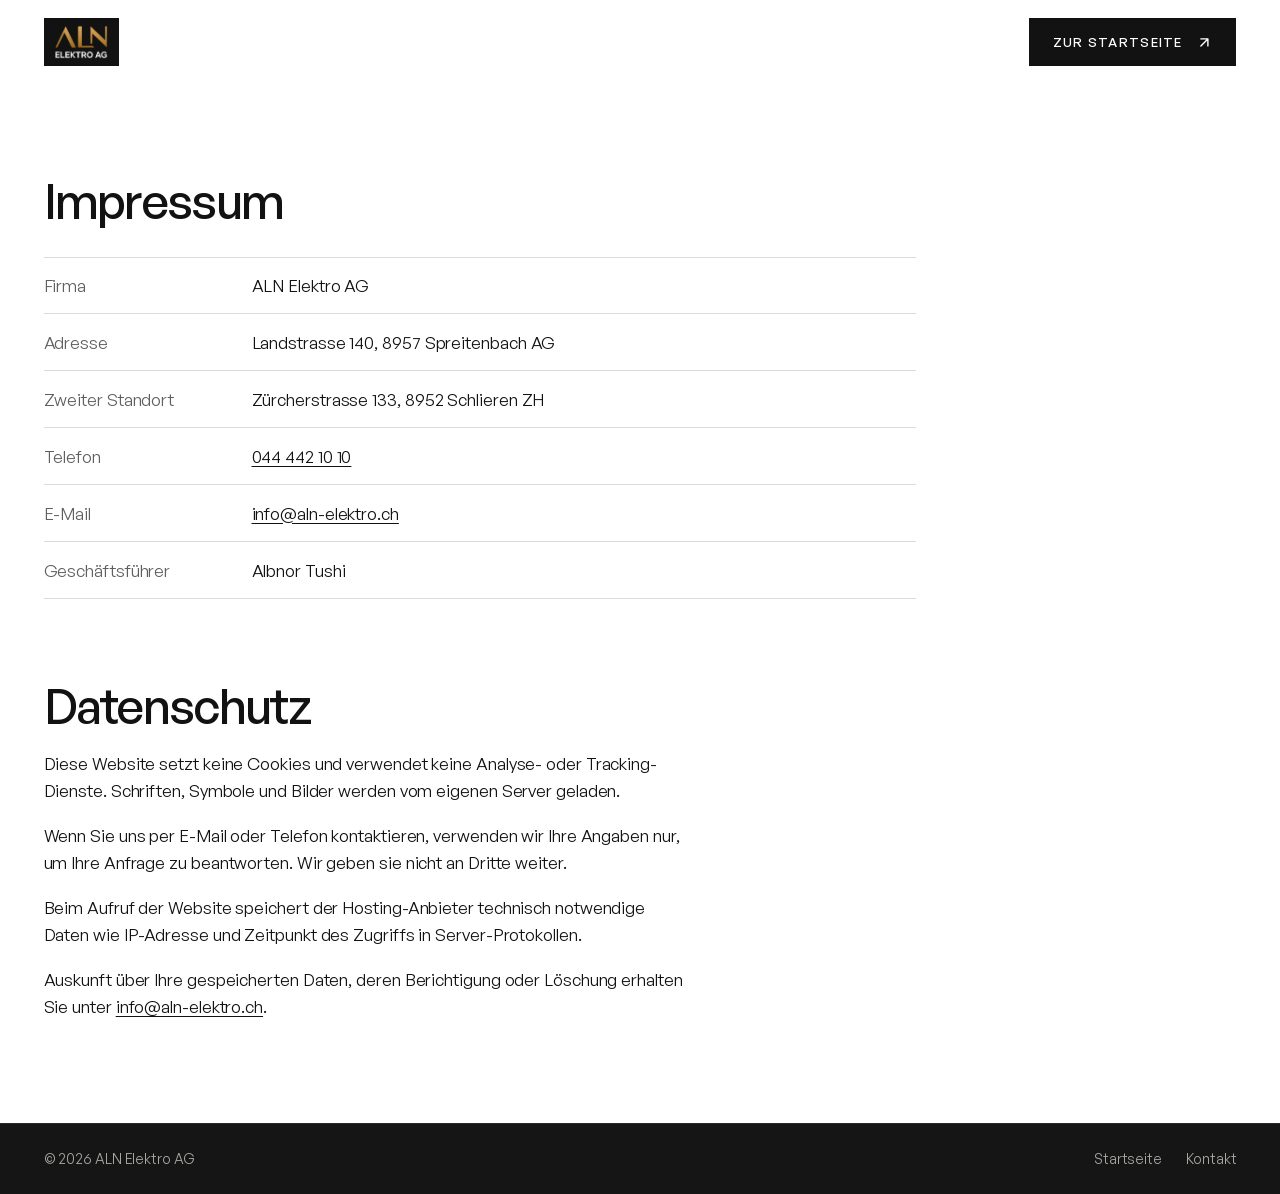
==== impressum.html @ 3c829d25 "Add files via upload" ====
<!doctype html>
<html lang="de-CH">
<head>
  <meta charset="utf-8">
  <meta name="viewport" content="width=device-width, initial-scale=1">
  <title>Impressum und Datenschutz – ALN Elektro AG</title>
  <meta name="description" content="Impressum und Datenschutzerklärung der ALN Elektro AG, Spreitenbach.">
  <meta name="robots" content="noindex">
  <link rel="icon" href="assets/img/aln-logo.png">
  <link rel="preload" href="assets/fonts/general-sans-600.woff2" as="font" type="font/woff2" crossorigin>
  <link rel="stylesheet" href="assets/css/styles.css">
</head>
<body class="legal-page">
  <header class="head">
    <div class="head__bar container">
      <a class="logo" href="index.html" aria-label="ALN Elektro AG, zur Startseite">
        <img src="assets/img/aln-logo.png" alt="" width="235" height="151">
      </a>
      <a class="btn btn--solid" href="index.html">Zur Startseite <svg class="icon" aria-hidden="true"><use href="assets/icons/icons.svg#i-arrow-up-right"/></svg></a>
    </div>
  </header>

  <main class="legal container">
    <section class="legal__block" aria-labelledby="impressum">
      <h1 class="h2" id="impressum">Impressum</h1>
      <dl class="legal__facts">
        <div><dt>Firma</dt><dd>ALN Elektro AG</dd></div>
        <div><dt>Adresse</dt><dd>Landstrasse 140, 8957 Spreitenbach AG</dd></div>
        <div><dt>Zweiter Standort</dt><dd>Zürcherstrasse 133, 8952 Schlieren ZH</dd></div>
        <div><dt>Telefon</dt><dd><a href="tel:+41444421010">044 442 10 10</a></dd></div>
        <div><dt>E-Mail</dt><dd><a href="mailto:info@aln-elektro.ch">info@aln-elektro.ch</a></dd></div>
        <div><dt>Geschäftsführer</dt><dd>Albnor Tushi</dd></div>
      </dl>
    </section>

    <section class="legal__block" id="datenschutz" aria-labelledby="datenschutz-title">
      <h2 class="h2" id="datenschutz-title">Datenschutz</h2>
      <p>Diese Website setzt keine Cookies und verwendet keine Analyse- oder Tracking-Dienste. Schriften, Symbole und Bilder werden vom eigenen Server geladen.</p>
      <p>Wenn Sie uns per E-Mail oder Telefon kontaktieren, verwenden wir Ihre Angaben nur, um Ihre Anfrage zu beantworten. Wir geben sie nicht an Dritte weiter.</p>
      <p>Beim Aufruf der Website speichert der Hosting-Anbieter technisch notwendige Daten wie IP-Adresse und Zeitpunkt des Zugriffs in Server-Protokollen.</p>
      <p>Auskunft über Ihre gespeicherten Daten, deren Berichtigung oder Löschung erhalten Sie unter <a href="mailto:info@aln-elektro.ch">info@aln-elektro.ch</a>.</p>
    </section>
  </main>

  <footer class="foot">
    <div class="container foot__bottom">
      <p>© 2026 ALN Elektro AG</p>
      <p class="foot__links"><a href="index.html">Startseite</a><a href="index.html#kontakt">Kontakt</a></p>
    </div>
  </footer>
</body>
</html>
---- assets/css/styles.css ----
/* ALN Elektro AG — styles
   Construction-template layout with Nordic-studio details: General Sans, warm grey panels,
   two-tone headings, label rules. ALN gold stays as a small accent. */

@font-face { font-family: 'General Sans'; src: url('../fonts/general-sans-400.woff2') format('woff2'); font-weight: 400; font-style: normal; font-display: swap; }
@font-face { font-family: 'General Sans'; src: url('../fonts/general-sans-500.woff2') format('woff2'); font-weight: 500; font-style: normal; font-display: swap; }
@font-face { font-family: 'General Sans'; src: url('../fonts/general-sans-600.woff2') format('woff2'); font-weight: 600; font-style: normal; font-display: swap; }

:root {
  --bg: #ffffff;
  --panel: #efeeea;
  --line: #dddcd7;
  --ink: #121212;
  --muted: #5f605d;
  --soft: #85857f;
  --dark: #151515;
  --dark-2: #222221;
  --dark-line: rgba(255, 255, 255, 0.16);
  --on-dark: #f2f1ed;
  --on-dark-muted: #a7a7a2;
  --on-dark-soft: #6f6f6b;
  --accent: #e2a64d;        /* gold from the ALN logo */
  --accent-hover: #efb965;
  --accent-text: #93611a;   /* gold that reads on white */

  --font: 'General Sans', ui-sans-serif, system-ui, -apple-system, 'Segoe UI', sans-serif;
  --fs-label: 0.8125rem;
  --fs-small: 0.9375rem;
  --fs-body: 1.0625rem;
  --fs-h2: clamp(2rem, 1.35rem + 2.1vw, 3.25rem);

  --margin: clamp(1.25rem, 3.4vw, 3.5rem);
  --gutter: clamp(1rem, 1.7vw, 1.5rem);
  --space: clamp(4.5rem, 8vw, 7rem);
  --head-h: 5.25rem;

  --ease-out: cubic-bezier(0.22, 1, 0.36, 1);
  --ease-expo: cubic-bezier(0.16, 1, 0.3, 1);
  --ease-soft: cubic-bezier(0.33, 1, 0.68, 1);
  --ease-in-out: cubic-bezier(0.65, 0, 0.35, 1);
}

/* ---------- base ---------- */
*, *::before, *::after { box-sizing: border-box; }
html { -webkit-text-size-adjust: 100%; text-size-adjust: 100%; scroll-behavior: smooth; }
body {
  margin: 0; background: var(--bg); color: var(--ink);
  font-family: var(--font); font-size: var(--fs-body); line-height: 1.6; letter-spacing: -0.005em;
  -webkit-font-smoothing: antialiased; text-rendering: optimizeLegibility; overflow-x: clip;
}
h1, h2, h3, p, figure, ul, ol, dl, dd { margin: 0; }
ul, ol { padding: 0; list-style: none; }
img { display: block; max-width: 100%; height: auto; }
button, input { font: inherit; color: inherit; }
button { background: none; border: 0; padding: 0; cursor: pointer; }
a { color: inherit; text-decoration: none; }
address { font-style: normal; }
h1, h2, h3 { font-weight: 500; text-wrap: balance; }
p { text-wrap: pretty; }
:target { scroll-margin-top: calc(var(--head-h) + 1rem); }
::selection { background: var(--accent); color: var(--ink); }
:focus-visible { outline: 2px solid var(--accent); outline-offset: 3px; }
.nums { font-variant-numeric: tabular-nums; }
.sr-only { position: absolute; width: 1px; height: 1px; overflow: hidden; clip-path: inset(50%); white-space: nowrap; }
.skip { position: absolute; width: 1px; height: 1px; overflow: hidden; clip-path: inset(50%); white-space: nowrap; }
.skip:focus { position: fixed; z-index: 100; left: 1rem; top: 1rem; width: auto; height: auto; clip-path: none; padding: 0.75rem 1rem; background: var(--accent); color: var(--ink); font-weight: 600; }

.container { width: 100%; padding-inline: var(--margin); }
.h2 { font-size: var(--fs-h2); line-height: 1.1; letter-spacing: -0.035em; }
.soft { color: var(--soft); }
.h2--dark .soft { color: var(--on-dark-soft); }
.icon { width: 1.125rem; height: 1.125rem; flex: none; }

/* label with a rule running to the right, as in the Nordic reference */
.label {
  display: flex; align-items: center; gap: 1rem;
  font-size: var(--fs-label); font-weight: 500; letter-spacing: 0.1em; text-transform: uppercase; color: var(--muted);
}
.label::after { content: ""; flex: 1; height: 1px; background: var(--line); }

/* ---------- buttons and links ---------- */
.btn {
  display: inline-flex; align-items: center; justify-content: center; gap: 0.85rem;
  min-height: 3rem; padding: 0 1.4rem; border: 1px solid transparent;
  font-size: var(--fs-label); font-weight: 500; letter-spacing: 0.1em; text-transform: uppercase; line-height: 1; white-space: nowrap;
  transition: background-color 200ms ease, color 200ms ease, border-color 200ms ease, transform 140ms var(--ease-out);
}
.btn .icon { width: 1.05rem; height: 1.05rem; transition: transform 260ms var(--ease-out); }
.btn:active { transform: scale(0.97); }
.btn--solid { background: var(--ink); color: #fff; }
.btn--outline { border-color: var(--ink); color: var(--ink); }
.btn--light { background: var(--on-dark); color: var(--ink); }
.text-link { font-size: var(--fs-label); font-weight: 500; letter-spacing: 0.1em; text-transform: uppercase; text-decoration: underline; text-underline-offset: 0.45em; text-decoration-color: var(--soft); transition: text-decoration-color 200ms ease; }
.more { display: inline-flex; align-items: center; gap: 1rem; width: 100%; font-size: var(--fs-label); font-weight: 500; letter-spacing: 0.1em; text-transform: uppercase; }
.more__rule { flex: 1; height: 1px; background: var(--line); transform-origin: right; transition: transform 500ms var(--ease-out); }
.more .icon { transition: transform 260ms var(--ease-out); }
@media (hover: hover) and (pointer: fine) {
  .btn--solid:hover { background: #2d2d2c; }
  .btn--outline:hover { background: var(--ink); color: #fff; }
  .btn--light:hover { background: #fff; }
  .btn:hover .icon, .more:hover .icon { transform: translateX(4px); }
  .text-link:hover { text-decoration-color: var(--ink); }
  .more:hover .more__rule { transform: scaleX(0.92); }
}

.arrows { display: flex; gap: 0.25rem; }
.arrow {
  display: inline-grid; place-items: center; width: 3rem; height: 3rem; color: var(--ink);
  transition: color 180ms ease, transform 140ms var(--ease-out), opacity 180ms ease;
}
.arrow .icon { width: 1.5rem; height: 1.5rem; }
.arrow:active { transform: scale(0.9); }
.arrow[disabled] { opacity: 0.3; cursor: default; }
@media (hover: hover) and (pointer: fine) { .arrow:not([disabled]):hover { color: var(--accent-text); } }

/* ---------- header ---------- */
.head { position: sticky; top: 0; z-index: 30; background: var(--bg); transition: box-shadow 200ms ease; }
.head.is-scrolled { box-shadow: 0 1px 0 var(--line); }
.head__bar { display: grid; grid-template-columns: 1fr auto 1fr; align-items: center; gap: 1.5rem; height: var(--head-h); }
/* menu: one grey bar, a black highlight slides to the hovered link and rests on the current section */
.nav {
  position: relative; display: flex; align-items: center; justify-self: start; padding: 0.25rem; background: var(--panel);
  font-size: 0.78rem; font-weight: 500; letter-spacing: 0.07em; text-transform: uppercase;
}
.nav__link { position: relative; z-index: 1; padding: 0.7rem 0.85rem; line-height: 1; color: var(--muted); transition: color 260ms ease; }
.nav__link[aria-current="page"] { color: var(--ink); }
.nav__link.is-lit { color: #fff; }
.nav__pill {
  position: absolute; z-index: 0; top: 0.25rem; bottom: 0.25rem; left: 0; width: var(--pill-w, 0px);
  background: var(--ink); transform: translateX(var(--pill-x, 0px)); opacity: 0;
  transition: transform 420ms var(--ease-out), width 420ms var(--ease-out), opacity 200ms ease;
}
.nav.has-pill .nav__pill { opacity: 1; }
.nav:not(.has-pill) .nav__link[aria-current="page"] { background: var(--ink); color: #fff; }
.nav__link:active { transform: scale(0.97); }
.nav__small-only { display: none; }
@media (hover: hover) and (pointer: fine) { .nav__link:not(.is-lit):hover { color: var(--ink); } }
.logo { display: block; justify-self: center; background: var(--ink); padding: 0.4rem 0.65rem; transition: transform 140ms var(--ease-out); }
.logo:active { transform: scale(0.97); }
.logo img { height: 2.2rem; width: auto; }
.head__right { display: flex; align-items: center; justify-content: flex-end; gap: 0.85rem; font-size: var(--fs-label); font-weight: 500; letter-spacing: 0.06em; text-transform: uppercase; }
.head__slash { color: var(--soft); }
.head__cta { margin-left: 0.75rem; min-height: 2.75rem; }
@media (hover: hover) and (pointer: fine) { a.head__meta:hover { color: var(--accent-text); } }
.menu { display: none; align-items: center; gap: 0.5rem; min-height: 2.75rem; padding: 0 0.9rem; background: var(--ink); color: #fff; font-size: var(--fs-label); font-weight: 500; letter-spacing: 0.1em; text-transform: uppercase; }

/* ---------- hero ---------- */
.hero {
  display: grid; grid-template-columns: repeat(12, minmax(0, 1fr)); column-gap: 0.5rem;
  height: calc(100svh - var(--head-h) - 1rem); min-height: 36rem; max-height: 50rem;
}
.hero__panel {
  grid-column: 1 / 8; container-type: inline-size;
  display: flex; flex-direction: column; justify-content: center; gap: 1.5rem;
  padding: clamp(2rem, 4vw, 4rem); background: var(--panel);
}
.hero__tag { font-size: var(--fs-small); color: var(--muted); }
.hero__title { font-size: clamp(1.5rem, 10.5cqi, 4.8rem); line-height: 1; letter-spacing: -0.025em; text-transform: uppercase; font-weight: 600; }
.hero__lead { max-width: 46ch; color: var(--muted); }
.hero__actions { display: flex; flex-wrap: wrap; align-items: center; gap: 1rem 2rem; margin-top: 1rem; }
.hero__strips { grid-column: 8 / 13; display: flex; gap: 0.5rem; min-height: 0; }
.strip { position: relative; flex: 1 1 0; min-width: 0; overflow: hidden; transition: flex-grow 700ms var(--ease-in-out); }
.strip--wide { flex-grow: 2.2; }
.strip img { width: 100%; height: 100%; object-fit: cover; transition: transform 1200ms var(--ease-soft); }
.strip figcaption {
  position: absolute; left: 0.85rem; bottom: 0.85rem; padding: 0.35rem 0.6rem; background: var(--bg);
  font-size: 0.75rem; font-weight: 500; letter-spacing: 0.08em; text-transform: uppercase; white-space: nowrap;
  opacity: 0; transform: translateY(6px); transition: opacity 300ms ease, transform 400ms var(--ease-out);
}
.strip--wide figcaption { opacity: 1; transform: none; }
@media (hover: hover) and (pointer: fine) {
  .hero__strips:hover .strip { flex-grow: 1; }
  .hero__strips:hover .strip:hover { flex-grow: 2.2; }
  .hero__strips:hover .strip figcaption { opacity: 0; transform: translateY(6px); }
  .hero__strips .strip:hover figcaption { opacity: 1; transform: none; }
}

.lines .line { display: block; overflow: hidden; padding-bottom: 0.08em; margin-bottom: -0.08em; }
.lines [data-line] { display: block; }

/* ---------- about ---------- */
.about { display: grid; grid-template-columns: repeat(12, minmax(0, 1fr)); column-gap: var(--gutter); align-items: center; padding-block: var(--space); }
.about__image { grid-column: 1 / 7; }
.about__image img { width: 100%; aspect-ratio: 4 / 3; object-fit: cover; }
.about__text { grid-column: 8 / 13; display: grid; gap: 1.5rem; align-content: center; }
.about__text .h2 { margin-block: 0.5rem; }
.about__text p:not(.label) { color: var(--muted); max-width: 58ch; }
.about__text .more { margin-top: 1rem; }

/* ---------- mission ---------- */
.mission { display: grid; grid-template-columns: repeat(12, minmax(0, 1fr)); column-gap: 0.5rem; padding-bottom: var(--space); }
.mission__panel { grid-column: 1 / 9; display: grid; grid-template-columns: 1fr 1fr; gap: clamp(2rem, 4vw, 3.5rem); padding: clamp(2rem, 4.5vw, 3.75rem); background: var(--panel); }
.mission__col { display: grid; gap: 1.25rem; align-content: start; }
.mission__col .label { color: var(--ink); }
.mission__col p { color: var(--muted); font-size: 1rem; }
.mission__image { grid-column: 9 / 13; overflow: hidden; }
.mission__image img { width: 100%; height: 100%; min-height: 16rem; object-fit: cover; filter: saturate(0.7); }

/* ---------- dark: services ---------- */
.dark { background: var(--dark); color: var(--on-dark); overflow: hidden; }
.dark__grid { display: grid; grid-template-columns: repeat(12, minmax(0, 1fr)); column-gap: var(--gutter); grid-template-rows: auto auto; padding-top: var(--space); }
.dark__image { grid-column: 1 / 6; grid-row: 1 / 3; align-self: end; margin-top: clamp(8rem, 16vw, 15rem); }
.dark__image img { width: 100%; aspect-ratio: 5 / 7; max-height: 44rem; object-fit: cover; object-position: 30% 50%; filter: grayscale(1) contrast(1.08) brightness(0.82); }
.dark__intro { grid-column: 7 / 13; grid-row: 1; display: grid; gap: 1.5rem; justify-items: start; }
.dark__lead { color: var(--on-dark-muted); max-width: 52ch; }
.dark__intro .btn { margin-top: 0.5rem; }
.services { grid-column: 7 / 13; grid-row: 2; display: grid; grid-template-columns: repeat(6, minmax(0, 1fr)); column-gap: var(--gutter); margin-top: clamp(4rem, 8vw, 6rem); padding-bottom: var(--space); align-items: start; }
.services__label { grid-column: 1 / 3; font-size: var(--fs-label); font-weight: 500; letter-spacing: 0.1em; text-transform: uppercase; color: var(--on-dark-muted); padding-top: 1.15rem; }
.services__list { grid-column: 3 / 7; }
.service { border-bottom: 1px solid var(--dark-line); }
.service summary {
  display: flex; align-items: center; justify-content: space-between; gap: 1rem;
  padding: 1rem 0; cursor: pointer; list-style: none;
  font-size: clamp(1.0625rem, 0.95rem + 0.35vw, 1.25rem); color: #d7d7d3; transition: color 180ms ease;
}
.service summary::-webkit-details-marker { display: none; }
.service summary .icon { color: var(--on-dark-muted); transition: transform 260ms var(--ease-out), color 180ms ease; }
.service[open] summary { color: #fff; }
.service[open] summary .icon { transform: rotate(90deg); color: var(--accent); }
.service p { padding: 0 2.5rem 1.25rem 0; color: var(--on-dark-muted); font-size: 1rem; line-height: 1.6; }
.service[open] p { animation: drop 320ms var(--ease-out); }
@keyframes drop { from { opacity: 0; transform: translateY(-6px); } to { opacity: 1; transform: none; } }
@media (hover: hover) and (pointer: fine) {
  .service summary:hover { color: #fff; }
  .service summary:hover .icon { color: var(--accent); }
}

/* ---------- trust ---------- */
.trust { background: var(--panel); overflow: hidden; }
.trust__grid { display: grid; grid-template-columns: repeat(12, minmax(0, 1fr)); column-gap: var(--gutter); }
.trust__text { grid-column: 1 / 7; padding-block: var(--space); }
.trust__text .h2 { max-width: 20ch; }
.values { display: grid; grid-template-columns: 1fr 1fr; gap: clamp(2.25rem, 4vw, 3.25rem) clamp(1.5rem, 3vw, 2.75rem); margin-top: clamp(3rem, 6vw, 4.75rem); max-width: 40rem; }
.value__icon { width: 2.25rem; height: 2.25rem; color: var(--accent-text); margin-bottom: 1.1rem; }
.value h3 { font-size: var(--fs-body); font-weight: 600; letter-spacing: -0.01em; margin-bottom: 0.4rem; }
.value p { font-size: 1rem; color: var(--muted); line-height: 1.6; }
.trust__image { grid-column: 7 / 13; position: relative; align-self: end; margin-right: calc(var(--margin) * -1); margin-top: clamp(4rem, 8vw, 7rem); }
.trust__image img { width: 100%; height: clamp(26rem, 42vw, 38rem); object-fit: cover; }
.trust__figure { position: absolute; z-index: 2; left: 0; top: 0; display: grid; gap: 0.75rem; padding: 0 clamp(1.5rem, 3vw, 2.5rem) clamp(1.25rem, 2.5vw, 2rem) 0; background: var(--panel); pointer-events: none; }
.trust__label { font-size: var(--fs-label); font-weight: 500; letter-spacing: 0.1em; text-transform: uppercase; color: var(--accent-text); }
.trust__number { font-size: clamp(4.5rem, 2.8rem + 5vw, 7.5rem); line-height: 0.85; letter-spacing: -0.05em; font-weight: 400; color: var(--ink); }

/* ---------- philosophy band ---------- */
.philosophy { padding-top: var(--space); }
.philosophy__frame { position: relative; height: clamp(26rem, 52vw, 42rem); overflow: hidden; background: var(--dark); }
.philosophy__frame img { width: 100%; height: 100%; object-fit: cover; object-position: 50% 60%; filter: grayscale(0.35); }
.philosophy__frame::after { content: ""; position: absolute; inset: 0; background: rgba(12, 12, 12, 0.38); }
.philosophy__title { position: absolute; z-index: 2; left: clamp(1.5rem, 5vw, 4.5rem); top: clamp(1.75rem, 5vw, 4rem); color: #fff; font-size: var(--fs-h2); line-height: 1.12; letter-spacing: -0.03em; font-weight: 400; }
.philosophy__cap { position: absolute; z-index: 2; right: clamp(1.25rem, 3vw, 2.5rem); bottom: clamp(1rem, 2.5vw, 2rem); color: rgba(255, 255, 255, 0.8); font-size: var(--fs-label); letter-spacing: 0.08em; text-transform: uppercase; }

/* ---------- projects ---------- */
.projects { padding-block: var(--space); }
.projects__head { display: flex; align-items: end; justify-content: space-between; gap: 1.5rem; }
.projects__track {
  position: relative; display: flex; gap: clamp(1rem, 2.4vw, 2.25rem); margin-top: clamp(2.25rem, 4vw, 3.25rem);
  padding-inline: var(--margin); scroll-padding-inline: var(--margin);
  overflow-x: auto; scroll-snap-type: x mandatory; scrollbar-width: none; overscroll-behavior-x: contain;
}
.projects__track::-webkit-scrollbar { display: none; }
.project { position: relative; flex: 0 0 clamp(16rem, 35vw, 32rem); scroll-snap-align: start; }
.project__media { position: relative; overflow: hidden; background: var(--panel); }
.project__media img { width: 100%; aspect-ratio: 6 / 5; object-fit: cover; transition: transform 700ms var(--ease-soft); }
.project__count {
  position: absolute; left: 0.75rem; bottom: 0.75rem; padding: 0.3rem 0.55rem; background: var(--bg);
  font-size: 0.75rem; font-weight: 500; letter-spacing: 0.08em; text-transform: uppercase;
}
.project__cap { display: flex; justify-content: space-between; align-items: start; gap: 1rem; padding-top: 1rem; }
.project__cap h3 { font-size: var(--fs-body); font-weight: 500; letter-spacing: -0.01em; line-height: 1.3; }
.project__open { text-align: left; font-weight: inherit; letter-spacing: inherit; line-height: inherit; }
.project__open::after { content: ""; position: absolute; inset: 0; z-index: 1; cursor: pointer; }
.project__open:focus-visible { outline: none; }
.project:has(.project__open:focus-visible) { outline: 2px solid var(--accent); outline-offset: 4px; }
.project__cap p { font-size: 0.875rem; color: var(--muted); margin-top: 0.25rem; }
.project__cap .icon { color: var(--accent-text); margin-top: 0.15rem; transition: transform 220ms var(--ease-out); }
.project:active .project__media img { transform: scale(0.99); }
@media (hover: hover) and (pointer: fine) {
  .project:hover .project__media img { transform: scale(1.03); }
  .project:hover .project__cap .icon { transform: translate(2px, -2px); }
}

/* ---------- project detail dialog ---------- */
html.has-dialog { overflow: hidden; }
.pd {
  width: min(80rem, calc(100vw - 2 * var(--margin))); max-width: none; max-height: calc(100dvh - 2 * var(--margin));
  margin: auto; padding: 0; border: 0; background: var(--bg); color: var(--ink); overflow: auto; overscroll-behavior: contain;
}
.pd::backdrop { background: rgba(12, 12, 12, 0.74); }
.pd__inner { display: grid; grid-template-columns: minmax(0, 1.6fr) minmax(0, 1fr); min-height: min(44rem, calc(100dvh - 2 * var(--margin))); }
.pd__media { display: grid; grid-template-rows: 1fr auto; gap: 0.5rem; padding: 0.5rem; background: var(--panel); min-width: 0; }
.pd__stage { position: relative; min-height: 20rem; overflow: hidden; background: var(--dark); }
.pd__img { position: absolute; inset: 0; width: 100%; height: 100%; object-fit: cover; transition: opacity 260ms ease, transform 900ms var(--ease-soft); }
.pd__img.is-fading { opacity: 0; transform: scale(1.02); }
.pd__step {
  position: absolute; top: 50%; z-index: 2; display: grid; place-items: center; width: 3rem; height: 3rem; margin-top: -1.5rem;
  background: var(--bg); color: var(--ink); transition: transform 140ms var(--ease-out), background-color 180ms ease;
}
.pd__step--prev { left: 0.75rem; }
.pd__step--next { right: 0.75rem; }
.pd__step:active { transform: scale(0.92); }
.pd__step[hidden] { display: none; }
.pd__imgcount { position: absolute; right: 0.75rem; bottom: 0.75rem; z-index: 2; padding: 0.3rem 0.55rem; background: var(--bg); font-size: 0.75rem; font-weight: 500; letter-spacing: 0.08em; }
.pd__imgcount:empty { display: none; }
.pd__thumbs { display: flex; gap: 0.5rem; overflow-x: auto; scrollbar-width: none; }
.pd__thumbs:empty { display: none; }
.pd__thumb { flex: 0 0 6.5rem; aspect-ratio: 4 / 3; overflow: hidden; opacity: 0.5; transition: opacity 200ms ease; }
.pd__thumb img { width: 100%; height: 100%; object-fit: cover; }
.pd__thumb[aria-current="true"] { opacity: 1; box-shadow: inset 0 -3px 0 var(--accent); }
.pd__thumb[aria-current="true"] img { opacity: 0.999; }
.pd__info { display: flex; flex-direction: column; gap: 1.5rem; padding: clamp(1.5rem, 3vw, 2.75rem); min-width: 0; }
.pd__top { display: flex; align-items: center; gap: 1rem; }
.pd__count { flex: 1; }
.pd__close { display: grid; place-items: center; width: 2.75rem; height: 2.75rem; margin-right: -0.5rem; color: var(--ink); transition: color 180ms ease, transform 140ms var(--ease-out); }
.pd__close .icon { width: 1.6rem; height: 1.6rem; }
.pd__close:active { transform: scale(0.9); }
.pd__title { font-size: clamp(1.75rem, 1.2rem + 1.5vw, 2.6rem); }
.pd__facts { border-top: 1px solid var(--line); }
.pd__facts div { display: grid; grid-template-columns: 9.5rem minmax(0, 1fr); gap: 1rem; padding: 0.85rem 0; border-bottom: 1px solid var(--line); font-size: 1rem; }
.pd__facts dt { color: var(--muted); }
.pd__facts dd { font-weight: 500; }
.pd__cta { align-self: flex-start; }
.pd__nav { display: flex; align-items: center; justify-content: space-between; gap: 1rem; margin-top: auto; padding-top: 1rem; border-top: 1px solid var(--line); }
.pd__navlabel { font-size: var(--fs-label); font-weight: 500; letter-spacing: 0.1em; text-transform: uppercase; color: var(--muted); }
@media (hover: hover) and (pointer: fine) {
  .pd__step:hover { background: var(--accent); }
  .pd__close:hover { color: var(--accent-text); }
  .pd__thumb:hover { opacity: 0.85; }
}
@media (prefers-reduced-motion: no-preference) {
  .pd[open] { animation: pd-in 460ms var(--ease-out); }
  .pd[open]::backdrop { animation: fade-in 320ms ease; }
  .pd.is-closing { animation: pd-out 220ms ease-in forwards; }
  .pd.is-closing::backdrop { animation: fade-out 220ms ease-in forwards; }
}
@keyframes pd-in { from { opacity: 0; transform: translateY(24px) scale(0.985); } to { opacity: 1; transform: none; } }
@keyframes pd-out { to { opacity: 0; transform: translateY(12px) scale(0.99); } }
@keyframes fade-in { from { opacity: 0; } }
@keyframes fade-out { to { opacity: 0; } }

/* ---------- team ---------- */
.team { padding-bottom: var(--space); overflow: hidden; }
.ticker { overflow: hidden; padding-block: 0.5rem; }
.ticker__track { display: flex; width: max-content; }
.ticker__group { display: flex; align-items: center; gap: clamp(1.25rem, 2.5vw, 2.25rem); padding-right: clamp(1.25rem, 2.5vw, 2.25rem); font-size: clamp(2.75rem, 1.4rem + 4.6vw, 6rem); font-weight: 500; line-height: 1.1; letter-spacing: -0.04em; white-space: nowrap; }
.ticker .outline { color: transparent; -webkit-text-stroke: 1.5px var(--accent-text); }
.ticker .dot { width: 0.22em; height: 0.22em; border-radius: 50%; background: var(--accent); flex: none; }
.team__wrap { display: grid; grid-template-columns: repeat(12, minmax(0, 1fr)); column-gap: var(--gutter); margin-top: clamp(2.5rem, 5vw, 4rem); align-items: end; }
.people { grid-column: 3 / 10; display: grid; }
.person { display: grid; grid-template-columns: minmax(0, 15rem) minmax(0, 1fr); gap: clamp(1.5rem, 3vw, 2.75rem); align-items: center; }
.person img, .person__logo { width: 100%; aspect-ratio: 1; object-fit: cover; }
.person__logo { display: grid; place-items: center; background: var(--ink); }
.person__logo img { width: 62%; height: auto; aspect-ratio: auto; }
.person__role { font-size: var(--fs-label); font-weight: 500; letter-spacing: 0.1em; text-transform: uppercase; color: var(--accent-text); }
.person__name { font-size: clamp(1.75rem, 1.2rem + 1.6vw, 2.5rem); line-height: 1.1; letter-spacing: -0.03em; margin-top: 0.5rem; }
.person__text { color: var(--muted); margin-top: 0.6rem; }
.person__contact { display: flex; flex-wrap: wrap; gap: 0.25rem 1.5rem; margin-top: 1.25rem; font-weight: 500; }
.person__contact a { text-decoration: underline; text-decoration-color: var(--line); text-underline-offset: 0.25em; text-decoration-thickness: 1px; transition: text-decoration-color 180ms ease; }
@media (hover: hover) and (pointer: fine) { .person__contact a:hover { text-decoration-color: var(--accent); } }
.people:not(.is-live) { gap: 3rem; }
.people.is-live .person { grid-area: 1 / 1; opacity: 0; visibility: hidden; transform: translateX(16px); transition: opacity 420ms var(--ease-out), transform 520ms var(--ease-out), visibility 0s linear 420ms; }
.people.is-live .person.is-active { opacity: 1; visibility: visible; transform: none; transition: opacity 420ms var(--ease-out), transform 520ms var(--ease-out), visibility 0s; }
.team__nav { grid-column: 10 / 13; display: flex; align-items: center; justify-content: flex-end; gap: 1rem; }
.team__count { font-size: var(--fs-small); color: var(--muted); }

/* ---------- partners ---------- */
.partners { position: relative; overflow: hidden; background: var(--dark); color: #fff; }
.partners__bg { position: absolute; inset: 0; width: 100%; height: 100%; object-fit: cover; object-position: 50% 40%; filter: grayscale(0.4); }
.partners::after { content: ""; position: absolute; inset: 0; background: rgba(10, 10, 10, 0.64); }
.partners__inner { position: relative; z-index: 2; display: flex; flex-direction: column; justify-content: flex-end; min-height: clamp(26rem, 42vw, 34rem); padding-block: var(--space) clamp(2.5rem, 4vw, 3.5rem); }
.partners__title { font-size: clamp(1.5rem, 1.1rem + 1.2vw, 2.25rem); letter-spacing: -0.025em; line-height: 1.15; }
.partners__list { display: flex; flex-wrap: wrap; gap: 0.9rem clamp(1.5rem, 3vw, 2.75rem); margin-top: 2rem; padding-top: 1.75rem; border-top: 1px solid rgba(255, 255, 255, 0.22); }
.partners__list li { display: inline-flex; align-items: center; gap: 0.6rem; font-size: var(--fs-small); font-weight: 500; color: rgba(255, 255, 255, 0.86); }
.partners__list li::before { content: ""; width: 0.5rem; height: 0.5rem; background: var(--accent); }

/* ---------- jobs ---------- */
.jobs { padding-block: var(--space); }
.jobs__head { display: flex; align-items: end; justify-content: space-between; gap: 1.5rem; }
.jobs__intro { margin-top: 1.25rem; max-width: 60ch; color: var(--muted); }
.jobs__list { margin-top: clamp(2rem, 4vw, 3rem); border-top: 1px solid var(--line); }
.jobs__list li { border-bottom: 1px solid var(--line); }
.jobs__list a { display: grid; grid-template-columns: minmax(7rem, 11rem) minmax(0, 1fr) auto; align-items: center; gap: 1.5rem; padding: 1.15rem 0; }
.job__kind { display: grid; font-size: var(--fs-label); color: var(--muted); line-height: 1.3; }
.job__kind strong { font-size: 1.375rem; font-weight: 500; color: var(--ink); letter-spacing: -0.02em; }
.job__title { font-size: clamp(1.0625rem, 0.95rem + 0.35vw, 1.25rem); font-weight: 500; letter-spacing: -0.01em; transition: color 180ms ease; }
.jobs__list .icon { color: var(--muted); transition: transform 220ms var(--ease-out), color 180ms ease; }
@media (hover: hover) and (pointer: fine) {
  .jobs__list a:hover .job__title { color: var(--accent-text); }
  .jobs__list a:hover .icon { color: var(--accent-text); transform: translate(2px, -2px); }
}

/* ---------- footer ---------- */
.foot { background: var(--dark); color: var(--on-dark-muted); font-size: var(--fs-small); }
.foot__stripes { height: 2.25rem; background: repeating-linear-gradient(180deg, #2c2c2b 0 1px, transparent 1px 9px); } /* taste-skill-ignore: striped band from the reference */
.foot__grid { display: grid; grid-template-columns: repeat(12, minmax(0, 1fr)); column-gap: var(--gutter); row-gap: 3rem; padding-block: clamp(3.5rem, 6vw, 5rem); }
.foot__col { grid-column: span 2; display: grid; align-content: start; gap: 0.6rem; }
.foot__col a { transition: color 180ms ease; }
.foot__col address strong { display: block; color: var(--on-dark); font-weight: 500; }
.foot__col address + address { margin-top: 0.75rem; }
.foot__title { font-size: var(--fs-label); font-weight: 500; letter-spacing: 0.1em; text-transform: uppercase; color: var(--on-dark); margin-bottom: 0.5rem; }
.foot__brand { grid-column: 5 / 9; display: grid; place-items: center; align-content: center; }
.foot__brand img { width: clamp(7rem, 11vw, 9.5rem); }
.foot__contact { grid-column: 9 / 13; }
.callback { display: flex; margin-top: 0.25rem; }
.callback__input { flex: 1; min-width: 0; height: 3.25rem; padding: 0 1rem; border: 0; background: var(--dark-2); color: var(--on-dark); font-size: 1rem; }
.callback__input::placeholder { color: #8d8d8a; }
.callback__btn { display: grid; place-items: center; width: 3.25rem; height: 3.25rem; background: var(--accent); color: var(--ink); transition: background-color 180ms ease, transform 140ms var(--ease-out); }
.callback__btn:active { transform: scale(0.95); }
.callback__msg { min-height: 1.4em; font-size: 0.875rem; color: var(--on-dark); }
.callback__msg.is-error { color: #f3a08a; }
.foot__reach { display: grid; gap: 1rem; margin-top: 0.75rem; }
.foot__reach a { display: flex; align-items: center; gap: 0.9rem; color: var(--on-dark); font-weight: 500; }
.foot__reach .icon { width: 2.5rem; height: 2.5rem; padding: 0.65rem; background: var(--dark-2); color: var(--accent); }
.foot__reach small { display: block; font-size: 0.8125rem; font-weight: 400; color: var(--on-dark-muted); }
.foot__bottom { display: flex; flex-wrap: wrap; justify-content: space-between; gap: 1rem; padding-block: 1.5rem; border-top: 1px solid #2a2a2a; font-size: 0.875rem; }
.foot__links { display: flex; flex-wrap: wrap; gap: 0.5rem 1.5rem; }
@media (hover: hover) and (pointer: fine) {
  .foot__col a:hover, .foot__links a:hover { color: var(--on-dark); }
  .callback__btn:hover { background: var(--accent-hover); }
}

/* ---------- impressum ---------- */
.legal { padding-block: clamp(3.5rem, 7vw, 6rem) var(--space); display: grid; gap: clamp(3.5rem, 7vw, 5rem); max-width: 60rem; }
.legal__block { display: grid; gap: 1.1rem; }
.legal__block p { max-width: 65ch; }
.legal__block a { text-decoration: underline; text-underline-offset: 0.2em; }
.legal__facts { display: grid; margin-top: 0.75rem; border-top: 1px solid var(--line); }
.legal__facts div { display: grid; grid-template-columns: 12rem 1fr; gap: 1rem; padding: 0.9rem 0; border-bottom: 1px solid var(--line); }
.legal__facts dt { color: var(--muted); }
.legal-page .head__bar { grid-template-columns: auto 1fr; }
.legal-page .logo { justify-self: start; }
.legal-page .head__bar > .btn { justify-self: end; }

/* ---------- motion (everything stays readable without JavaScript) ---------- */
@media (prefers-reduced-motion: no-preference) {
  .js .lines [data-line] { transform: translateY(105%); animation: line-up 900ms var(--ease-expo) forwards; animation-delay: calc(var(--i, 0) * 110ms + 120ms); }
  .js [data-rise] { opacity: 0; transform: translateY(14px); animation: rise 650ms var(--ease-out) forwards; animation-delay: calc(var(--i, 0) * 90ms + 200ms); }
  .js .strip img { animation: settle 2200ms var(--ease-soft) both; }
  .js .strip { animation: strip-in 1100ms var(--ease-in-out) both; }
  .js .strip:nth-child(2) { animation-delay: 90ms; }
  .js .strip:nth-child(3) { animation-delay: 180ms; }
  .js .strip:nth-child(4) { animation-delay: 270ms; }
  .js [data-reveal].is-armed { opacity: 0; transform: translateY(22px); }
  .js [data-reveal] { transition: opacity 700ms var(--ease-out), transform 850ms var(--ease-out); transition-delay: var(--d, 0ms); }
  .js [data-reveal].is-armed.is-in { opacity: 1; transform: none; }
  .ticker__track { animation: ticker 38s linear infinite; }
}
@keyframes line-up { to { transform: none; } }
@keyframes rise { to { opacity: 1; transform: none; } }
@keyframes settle { from { transform: scale(1.12); } to { transform: none; } }
@keyframes strip-in { from { clip-path: inset(100% 0 0 0); } to { clip-path: inset(0); } }
@keyframes ticker { to { transform: translateX(-50%); } }
@media (prefers-reduced-motion: reduce) {
  html { scroll-behavior: auto; }
  *, *::before, *::after { animation-duration: 1ms !important; animation-delay: 0ms !important; animation-iteration-count: 1 !important; transition-duration: 1ms !important; }
}

/* ---------- smaller desktops: menu instead of the full header ---------- */
@media (max-width: 82em) {
  .head__bar { grid-template-columns: auto 1fr; }
  .logo { justify-self: start; grid-row: 1; grid-column: 1; }
  .head__right { grid-column: 2; }
  .head__meta { display: none; }
  .menu { display: inline-flex; }
  .nav {
    position: absolute; top: 100%; left: 0; right: 0; display: none;
    flex-direction: column; align-items: stretch; padding: 0.5rem var(--margin) 1.5rem;
    background: var(--bg); box-shadow: 0 12px 24px rgba(0, 0, 0, 0.08); font-size: 1rem; justify-self: stretch;
  }
  .head.is-open .nav { display: flex; animation: drop 260ms var(--ease-out); }
  .nav__link { padding: 1rem 0; border-bottom: 1px solid var(--line); color: var(--ink); }
  .nav__link.is-lit { color: var(--ink); }
  .nav__link[aria-current="page"], .nav:not(.has-pill) .nav__link[aria-current="page"] { background: none; color: var(--accent-text); }
  .nav__pill { display: none; }
  .nav__small-only { display: block; }
}

/* ---------- tablet ---------- */
@media (max-width: 64em) {
  .hero { height: auto; max-height: none; min-height: 0; row-gap: 0.5rem; }
  .hero__panel { grid-column: 1 / -1; padding-block: clamp(3rem, 8vw, 4.5rem); }
  .hero__strips { grid-column: 1 / -1; height: clamp(18rem, 48vw, 26rem); }

  .about__image { grid-column: 1 / -1; }
  .about__text { grid-column: 1 / -1; margin-top: 3rem; }

  .mission__panel { grid-column: 1 / -1; }
  .mission__image { grid-column: 1 / -1; margin-top: 0.5rem; height: 18rem; }

  .dark__image { grid-column: 1 / 5; }
  .dark__intro { grid-column: 6 / 13; }
  .services { grid-column: 6 / 13; }
  .services__label { grid-column: 1 / -1; padding: 0 0 0.5rem; }
  .services__list { grid-column: 1 / -1; }

  .trust__text { grid-column: 1 / -1; padding-bottom: 0; }
  .trust__image { grid-column: 3 / 13; }

  .people { grid-column: 1 / 10; }
  .team__nav { grid-column: 10 / 13; }

  .pd__inner { grid-template-columns: 1fr; }
  .pd__stage { min-height: 0; aspect-ratio: 16 / 10; }

  .foot__col { grid-column: span 3; }
  .foot__brand { grid-column: 1 / -1; grid-row: 1; justify-items: start; }
  .foot__contact { grid-column: span 6; }
}

/* ---------- phone ---------- */
@media (max-width: 47.99em) {
  :root { --head-h: 4.25rem; }
  .logo img { height: 2rem; }
  .menu__label { display: none; }
  .head__cta { display: none; }

  .hero__panel { padding-inline: 1.5rem; }
  .hero__strips { height: 15rem; gap: 0.35rem; }
  .strip figcaption { display: none; }
  .hero__actions { gap: 1rem 1.5rem; }

  .mission__panel { grid-template-columns: 1fr; }

  .dark__grid { grid-template-rows: none; }
  .dark__intro { grid-column: 1 / -1; grid-row: 1; }
  .dark__image { grid-column: 1 / -1; grid-row: 2; margin-top: 3rem; }
  .dark__image img { aspect-ratio: 4 / 3; }
  .services { grid-column: 1 / -1; grid-row: 3; margin-top: 3rem; }

  .values { grid-template-columns: 1fr; }
  .trust__image { grid-column: 1 / -1; margin-left: calc(var(--margin) * -1); margin-top: 3rem; }
  .trust__image img { height: 22rem; }
  .trust__figure { padding-left: var(--margin); }

  .philosophy__frame { height: 26rem; }
  .philosophy__title { left: 1.25rem; right: 1.25rem; font-size: 1.55rem; }
  .philosophy__cap { left: 1.5rem; right: auto; }

  .project { flex-basis: 78vw; }

  .pd { width: 100vw; height: 100dvh; max-height: 100dvh; margin: 0; }
  .pd__inner { grid-template-columns: 1fr; min-height: 100%; }
  .pd__media { grid-template-rows: auto auto; padding: 0; }
  .pd__stage { min-height: 0; aspect-ratio: 4 / 3; }
  .pd__thumbs { padding: 0 0.5rem 0.5rem; }
  .pd__thumb { flex-basis: 5rem; }
  .pd__step { width: 2.5rem; height: 2.5rem; margin-top: -1.25rem; }
  .pd__info { padding: 1.5rem var(--margin) 2rem; }
  .pd__close { position: fixed; top: 0.75rem; right: 0.75rem; z-index: 5; margin: 0; background: var(--bg); }
  .pd__facts div { grid-template-columns: 8rem minmax(0, 1fr); }

  .people { grid-column: 1 / -1; }
  .person { grid-template-columns: 1fr; align-items: start; gap: 1.25rem; }
  .person img, .person__logo { width: 62%; }
  .team__nav { grid-column: 1 / -1; justify-content: space-between; margin-top: 1.5rem; }

  .jobs__head { flex-direction: column; align-items: start; }
  .jobs__list a { grid-template-columns: minmax(0, 1fr) auto; gap: 0.35rem 1rem; }
  .job__kind { grid-column: 1; grid-row: 1; display: flex; gap: 0.5rem; align-items: baseline; }
  .job__kind strong { font-size: var(--fs-small); }
  .job__title { grid-column: 1; grid-row: 2; }
  .jobs__list .icon { grid-column: 2; grid-row: 1 / 3; }

  .foot__col, .foot__contact { grid-column: 1 / -1; }
  .legal__facts div { grid-template-columns: 1fr; gap: 0.15rem; }
}
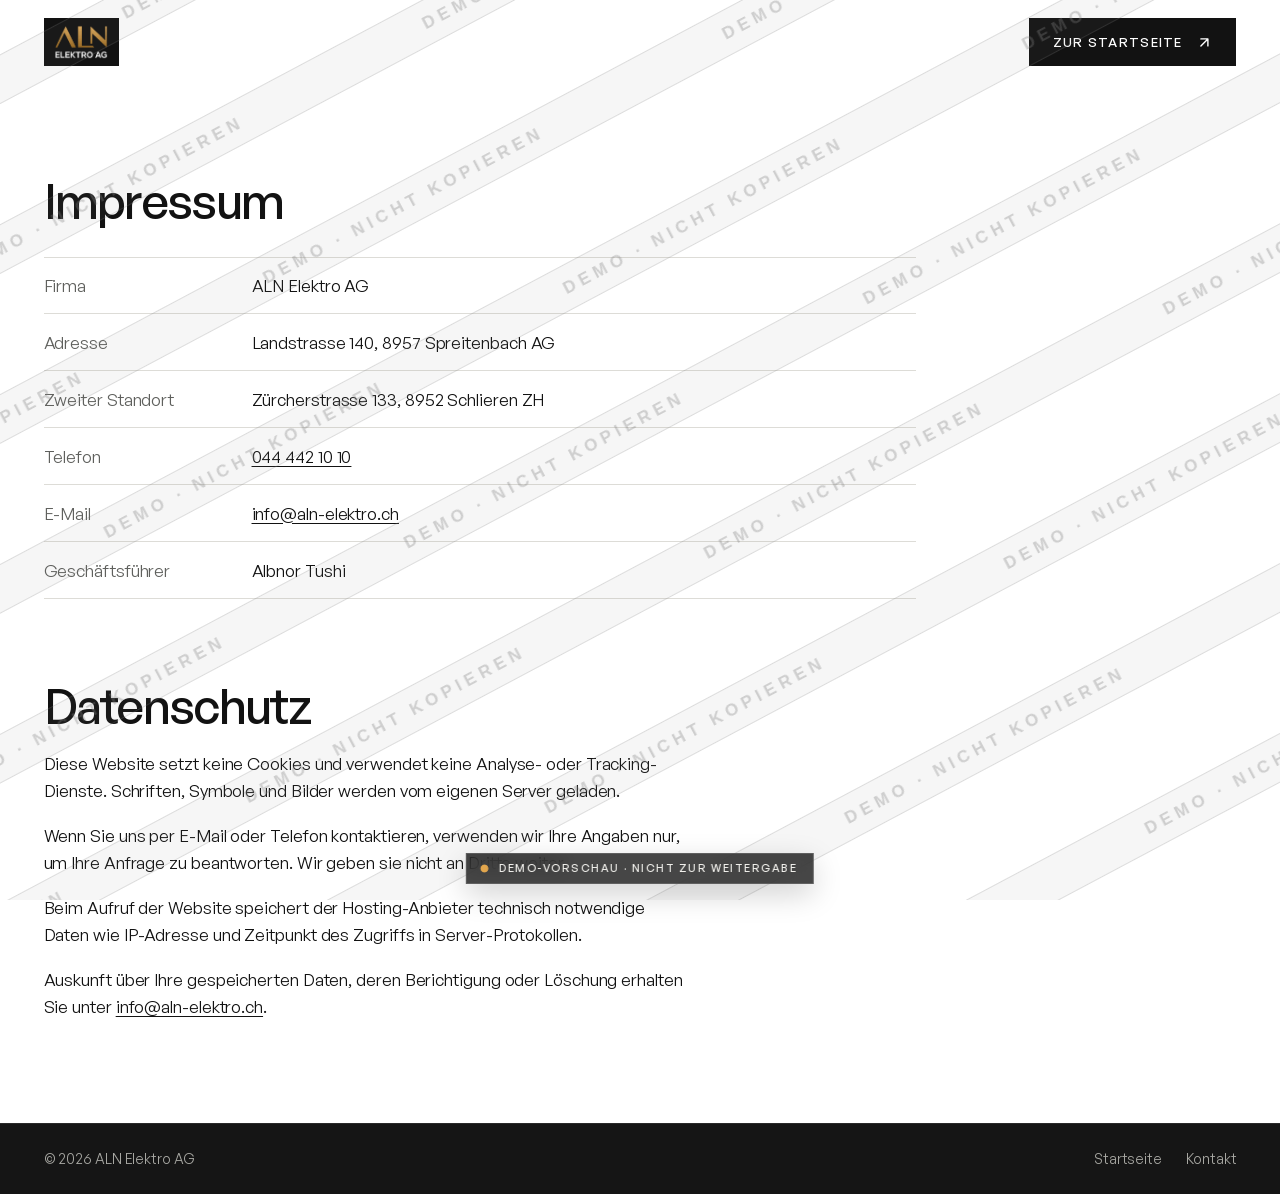
==== commit 795452d9: "Add removable demo watermark for client previews Diagonal "DEMO · NICHT KOPIEREN" stripes over every" ====
--- a/impressum.html
+++ b/impressum.html
@@ -9,6 +9,8 @@
   <link rel="icon" href="assets/img/aln-logo.png">
   <link rel="preload" href="assets/fonts/general-sans-600.woff2" as="font" type="font/woff2" crossorigin>
   <link rel="stylesheet" href="assets/css/styles.css">
+  <link rel="stylesheet" href="assets/css/demo-watermark.css">
+  <script src="assets/js/demo-guard.js" defer></script>
 </head>
 <body class="legal-page">
   <header class="head">
--- a/assets/css/demo-watermark.css
+++ b/assets/css/demo-watermark.css
@@ -0,0 +1,107 @@
+/* ==========================================================================
+   Demo watermark
+   Self-contained overlay for client previews. Nothing in styles.css depends
+   on it. To ship the final site, delete this file, demo-guard.js and the
+   two lines that include them in each HTML page.
+
+   Stripe text: "DEMO · NICHT KOPIEREN" (edit inside the SVG below).
+   ========================================================================== */
+
+:root {
+  --demo-mark: url("data:image/svg+xml,<svg xmlns='http://www.w3.org/2000/svg'><defs><pattern id='m' width='520' height='300' patternUnits='userSpaceOnUse' patternTransform='rotate(-28)'><g fill='rgba(128,128,128,0.07)'><rect y='48' width='520' height='44'/><rect y='198' width='520' height='44'/></g><g stroke='rgba(128,128,128,0.22)' stroke-width='1'><path d='M0 48.5H520M0 91.5H520M0 198.5H520M0 241.5H520'/></g><g font-family='Helvetica Neue,Helvetica,Arial,sans-serif' font-size='17' font-weight='700' letter-spacing='5' fill='rgba(128,128,128,0.34)' text-anchor='middle'><text x='260' y='76'>DEMO · NICHT KOPIEREN</text><text x='0' y='226'>DEMO · NICHT KOPIEREN</text><text x='520' y='226'>DEMO · NICHT KOPIEREN</text></g></pattern></defs><rect width='100%25' height='100%25' fill='url(%23m)'/></svg>");
+}
+
+/* Full screen stripes above everything on the page, never blocking clicks */
+body::after {
+  content: "";
+  position: fixed;
+  inset: 0;
+  z-index: 2147483646;
+  pointer-events: none;
+  background: var(--demo-mark) center / 100% 100% no-repeat;
+}
+
+/* The project dialog opens in the browser top layer, so it gets its own copy */
+.pd::after {
+  content: "";
+  position: fixed;
+  inset: 0;
+  z-index: 2147483646;
+  pointer-events: none;
+  background: var(--demo-mark) center / 100% 100% no-repeat;
+}
+
+/* The dialog's open and close animations use a transform, which briefly
+   anchors fixed layers to the dialog box. Fading in after it settles avoids
+   a visible jump in the stripes. */
+@media (prefers-reduced-motion: no-preference) {
+  .pd[open]::after, .pd[open]::before { animation: demo-mark-in 240ms ease 460ms both; }
+  .pd.is-closing::after, .pd.is-closing::before { animation: none; opacity: 0; }
+}
+@keyframes demo-mark-in { from { opacity: 0; } }
+
+/* Small label so the stripes read as intentional */
+body::before, .pd::before {
+  content: "Demo-Vorschau · Nicht zur Weitergabe";
+  position: fixed;
+  left: 50%;
+  bottom: max(1rem, env(safe-area-inset-bottom));
+  z-index: 2147483647;
+  transform: translateX(-50%);
+  pointer-events: none;
+  padding: 0.55rem 1rem 0.55rem 2rem;
+  border: 1px solid rgba(255, 255, 255, 0.14);
+  background:
+    radial-gradient(circle at 1.1rem 50%, #e2a64d 0 0.22rem, transparent 0.27rem),
+    rgba(18, 18, 18, 0.78);
+  -webkit-backdrop-filter: blur(10px) saturate(140%);
+  backdrop-filter: blur(10px) saturate(140%);
+  box-shadow: 0 10px 30px rgba(0, 0, 0, 0.18);
+  color: #f2f1ed;
+  font-family: 'General Sans', ui-sans-serif, system-ui, -apple-system, 'Segoe UI', sans-serif;
+  font-size: 0.6875rem;
+  font-weight: 500;
+  letter-spacing: 0.14em;
+  line-height: 1;
+  text-transform: uppercase;
+  white-space: nowrap;
+}
+
+/* Copy deterrents: no text selection or image dragging, form fields stay usable */
+body {
+  -webkit-user-select: none;
+  user-select: none;
+  -webkit-touch-callout: none;
+}
+input, textarea, select, [contenteditable] {
+  -webkit-user-select: text;
+  user-select: text;
+}
+img, svg, a {
+  -webkit-user-drag: none;
+}
+
+/* Printing or saving as PDF shows a notice instead of the design */
+@media print {
+  body > * { display: none !important; }
+  body::after { display: none; }
+  body::before {
+    content: "Demo-Vorschau. Druck und Weitergabe sind nicht gestattet.";
+    position: static;
+    transform: none;
+    display: block;
+    max-width: 30rem;
+    margin: 30vh auto 0;
+    padding: 0 1rem;
+    white-space: normal;
+    text-transform: none;
+    letter-spacing: normal;
+    line-height: 1.5;
+    border: 0;
+    background: none;
+    box-shadow: none;
+    color: #121212;
+    font-size: 14pt;
+    text-align: center;
+  }
+}
